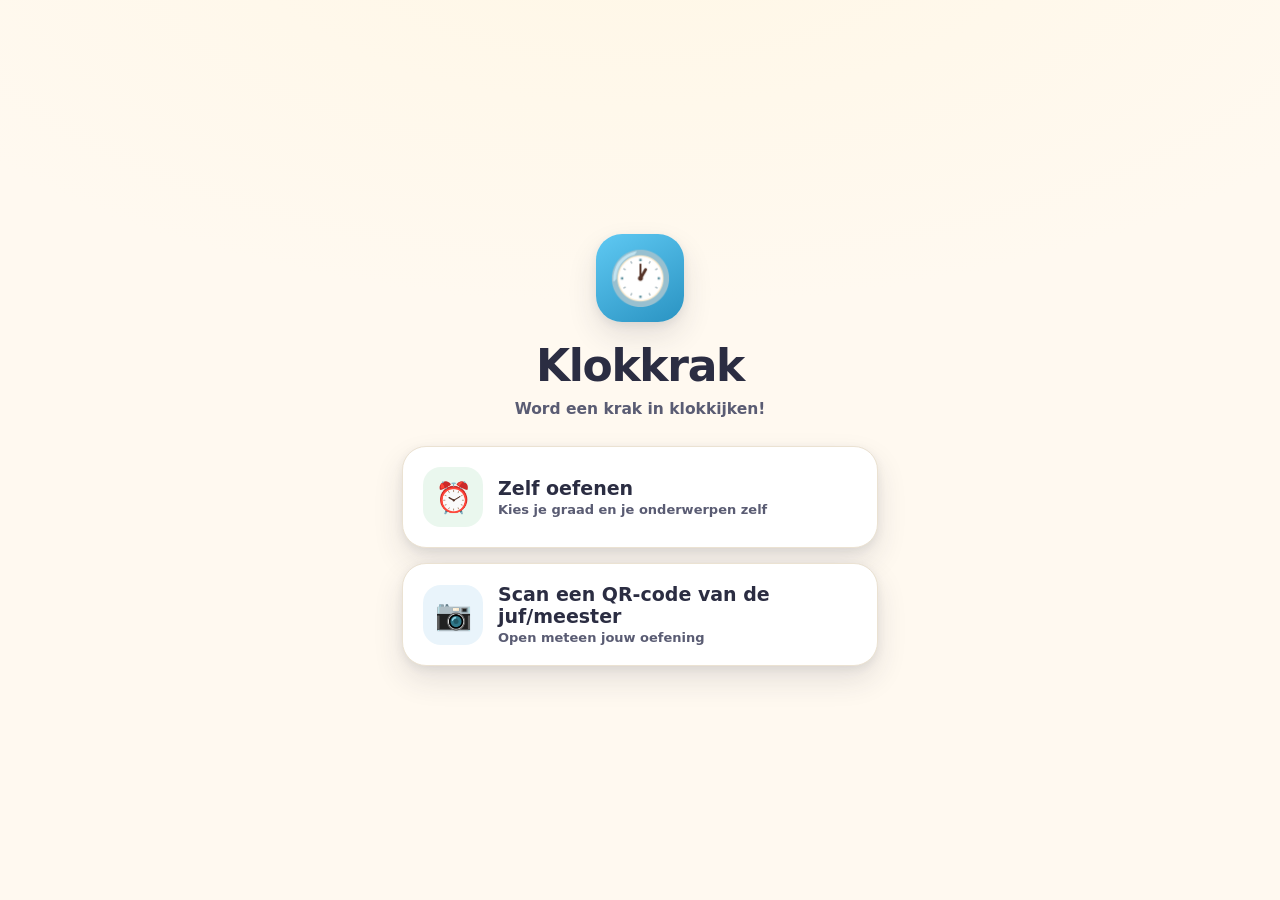
==== index.html @ 7fe566a3 "Add files via upload" ====
<!DOCTYPE html>
<html lang="nl">
<head>
<meta charset="utf-8">
<meta name="viewport" content="width=device-width, initial-scale=1, viewport-fit=cover, maximum-scale=1">
<title>Klokkrak</title>
<link rel="stylesheet" href="klokkrak.css">
<link rel="manifest" href="manifest.webmanifest">
<meta name="color-scheme" content="only light">
<meta name="theme-color" content="#FFC233">
<meta name="apple-mobile-web-app-capable" content="yes">
<meta name="mobile-web-app-capable" content="yes">
<meta name="apple-mobile-web-app-status-bar-style" content="default">
<meta name="apple-mobile-web-app-title" content="Klokkrak">
<link rel="apple-touch-icon" href="apple-touch-icon.png">
</head>
<body>

<!-- ===================== WELKOM ===================== -->
<main class="home" id="screenHome">
  <div class="home__logo home__logo--klok" aria-hidden="true"><span>🕐</span></div>
  <h1 class="home__title">Klokkrak</h1>
  <p class="home__sub">Word een krak in klokkijken!</p>
  <div class="home__cards">
    <button class="bigcard bigcard--self" id="goSelf" type="button">
      <span class="bigcard__ic" aria-hidden="true">⏰</span>
      <span class="bigcard__tx"><b>Zelf oefenen</b><span>Kies je graad en je onderwerpen zelf</span></span>
    </button>
    <button class="bigcard bigcard--scan" id="goScan" type="button">
      <span class="bigcard__ic" aria-hidden="true">📷</span>
      <span class="bigcard__tx"><b>Scan een QR-code van de juf/meester</b><span>Open meteen jouw oefening</span></span>
    </button>
  </div>
</main>

<!-- ===================== SETUP ===================== -->
<main class="setup hidden" id="screenSetup">
  <div class="setup__head">
    <button class="backbtn" id="setupBack" type="button" aria-label="Terug">←</button>
    <h2 class="setup__title">Zelf oefenen</h2>
  </div>
  <section class="panel">
    <div id="settingsHost"></div>
    <button class="btn btn--grass btn--block" id="startSelf" type="button" style="margin-top:6px;font-size:17px;padding:16px">▶ Starten</button>
  </section>
</main>

<!-- ===================== QR-SCANNER ===================== -->
<main class="scan hidden" id="screenScan">
  <video class="scan__video" id="scanVideo" playsinline muted></video>
  <div class="scan__overlay" id="scanOverlay">
    <div class="scan__msg">Richt op de QR-code<br>van de juf/meester</div>
    <div class="scan__frame"><div class="scan__corner2"></div></div>
    <div class="scan__hint" id="scanHint">Houd de code rustig in het kader</div>
  </div>
  <div class="scan__err hidden" id="scanErr">
    <div style="font-size:58px" aria-hidden="true">📷</div>
    <b id="scanErrMsg"></b>
    <span>Vraag de juf of meester om de oefening anders via de link te openen.</span>
  </div>
  <button class="scan__close" id="scanClose" type="button">← Terug</button>
  <canvas id="scanCanvas" class="hidden"></canvas>
</main>

<!-- ===================== SPELER ===================== -->
<main class="play hidden" id="screenPlay">
  <div class="play__top">
    <div class="stars"><span class="s" id="starIcon">★</span><span id="starCount">0</span></div>
    <div class="prog"><div class="prog__fill" id="progFill"></div></div>
    <button class="iconbtn" id="soundBtn" type="button" title="Geluid aan/uit" aria-label="Geluid aan of uit">🔊</button>
    <button class="iconbtn" id="quitBtn" type="button" title="Stoppen" aria-label="Stoppen">✕</button>
  </div>
  <div class="stage" id="stage"></div>
</main>
<main class="play hidden" id="screenDone"><div class="results" id="resultsBox"></div></main>

<div class="splash" id="splash" aria-live="polite">
  <div class="splash__card">
    <div class="splash__emo" id="splashEmo">🎉</div>
    <div class="splash__txt" id="splashTxt">Goed zo!</div>
    <div class="splash__hint" id="splashHint"></div>
  </div>
</div>
<div id="glow"></div>
<canvas id="confetti"></canvas>

<script src="jsqr.js"></script>
<script src="engine.js"></script>
<script>
(function(){
"use strict";
var $=function(s){return document.querySelector(s);};
var SETUP = KK.defaults();

function hideAll(){ ["#screenHome","#screenSetup","#screenScan","#screenPlay","#screenDone"].forEach(function(id){ $(id).classList.add("hidden"); }); }
function showHome(){ hideAll(); $("#screenHome").classList.remove("hidden"); window.scrollTo(0,0); }
function goHome(){ stopScan(); if(location.hash){ history.replaceState(null,"",location.pathname+location.search); } showHome(); }
function showSetup(){ KK.resumeAudio(); hideAll(); $("#screenSetup").classList.remove("hidden"); window.scrollTo(0,0); }

KK.makeSettings($("#settingsHost"), SETUP, function(){});
KK.setOnExit(goHome);

/* Bij "Zelf oefenen" kan het kind altijd terug; bij een oefening van de
   juf/meester pas als ze helemaal af is (behalve bij een oneindige reeks). */
function setQuit(v){ $("#quitBtn").classList.toggle("hidden", !v); }
$("#goSelf").onclick=showSetup;
$("#goScan").onclick=startScan;
$("#setupBack").onclick=showHome;
$("#startSelf").onclick=function(){ setQuit(true); KK.startGame(JSON.parse(JSON.stringify(SETUP))); };
$("#scanClose").onclick=goHome;
$("#soundBtn").onclick=function(){ KK.toggleSound(); };
$("#quitBtn").onclick=goHome;

/* ---------- QR-scanner ---------- */
var stream=null, raf=null, vid, cvs, ctx;
function startScan(){
  KK.resumeAudio(); hideAll(); $("#screenScan").classList.remove("hidden");
  $("#scanErr").classList.add("hidden"); $("#scanOverlay").classList.remove("hidden");
  $("#scanHint").textContent="Houd de code rustig in het kader";
  vid=$("#scanVideo"); cvs=$("#scanCanvas"); ctx=cvs.getContext("2d",{willReadFrequently:true});
  if(!navigator.mediaDevices || !navigator.mediaDevices.getUserMedia || !window.jsQR) return scanError("Scannen werkt hier niet.");
  navigator.mediaDevices.getUserMedia({video:{facingMode:{ideal:"environment"}},audio:false})
    .then(function(s){ stream=s; vid.srcObject=s; vid.setAttribute("playsinline",""); return vid.play(); })
    .then(function(){ raf=requestAnimationFrame(loop); })
    .catch(function(err){
      scanError((err&&(err.name==="NotAllowedError"||err.name==="SecurityError"))
        ? "Geef toestemming voor de camera om te kunnen scannen." : "De camera kon niet starten.");
    });
}
function loop(){
  if(!stream) return;
  if(vid.readyState===vid.HAVE_ENOUGH_DATA){
    var w=vid.videoWidth, h=vid.videoHeight;
    if(w&&h){
      cvs.width=w; cvs.height=h; ctx.drawImage(vid,0,0,w,h);
      var img=null; try{ img=ctx.getImageData(0,0,w,h); }catch(e){}
      if(img){
        var code=jsQR(img.data,w,h,{inversionAttempts:"dontInvert"});
        if(code && code.data){
          var cfg=KK.parseParams(code.data);
          if(cfg){ cfg.session="self"; if(navigator.vibrate) navigator.vibrate(60); stopScan(); setQuit(cfg.count===0); KK.startGame(cfg); return; }
          $("#scanHint").textContent="Dat is geen Klokkrak-code 🤔";
        }
      }
    }
  }
  raf=requestAnimationFrame(loop);
}
function stopScan(){
  if(raf){ cancelAnimationFrame(raf); raf=null; }
  if(stream){ stream.getTracks().forEach(function(t){t.stop();}); stream=null; }
  if(vid) vid.srcObject=null;
  $("#screenScan").classList.add("hidden");
}
function scanError(msg){ $("#scanErrMsg").textContent=msg; $("#scanOverlay").classList.add("hidden"); $("#scanErr").classList.remove("hidden"); }

/* ---------- service worker ---------- */
if("serviceWorker" in navigator){ window.addEventListener("load",function(){ navigator.serviceWorker.register("sw.js").catch(function(){}); }); }

/* ---------- opstarten ---------- */
var cfg=KK.parseParams(location.hash);
if(cfg){ cfg.session="self"; setQuit(cfg.count===0); KK.startGame(cfg); } else showHome();
})();
</script>
</body>
</html>
---- klokkrak.css ----
:root{
    --ink:#2B2D42;
    --ink-soft:#5A5C73;
    --paper:#FFF9F0;
    --card:#FFFFFF;
    --sun:#FFC233;
    --sun-deep:#F2A20C;
    --grass:#36A85B;
    --grass-deep:#268043;
    --berry:#E5566B;
    --berry-deep:#C73B52;
    --sky:#46B8E8;
    --sky-deep:#2A93C2;
    --plum:#7B5EA7;
    --line:#EBE2D2;
    --shadow:0 14px 30px rgba(43,45,66,.12), 0 3px 8px rgba(43,45,66,.08);
    --shadow-sm:0 4px 12px rgba(43,45,66,.10);
    --round:22px;
    --font:ui-rounded,"SF Pro Rounded","Hiragino Maru Gothic ProN","Baloo 2",Nunito,"Segoe UI",Roboto,system-ui,-apple-system,sans-serif;
  }
  *{box-sizing:border-box}
  html,body{margin:0;padding:0}
  body{
    font-family:var(--font);
    color:var(--ink);
    background:
      radial-gradient(120% 80% at 50% -10%, #FFF7E6 0%, var(--paper) 55%) fixed;
    min-height:100dvh;
    -webkit-font-smoothing:antialiased;
    text-rendering:optimizeLegibility;
  }
  button{font-family:inherit;cursor:pointer;border:none;background:none;color:inherit}
  :focus-visible{outline:3px solid var(--sky);outline-offset:3px;border-radius:8px}
  .hidden{display:none !important}

  /* ===================== GENERATOR ===================== */
  .gen{max-width:920px;margin:0 auto;padding:28px 18px 60px}
  .gen__head{display:flex;align-items:center;gap:14px;margin:6px 2px 22px}
  .logo{width:54px;height:54px;border-radius:16px;flex:none;
    background:linear-gradient(150deg,var(--sun),var(--sun-deep));
    box-shadow:var(--shadow-sm);position:relative}
  .gen__title{font-size:clamp(22px,4.4vw,30px);font-weight:800;letter-spacing:-.02em;line-height:1.05;margin:0}
  .gen__sub{margin:3px 0 0;color:var(--ink-soft);font-size:14.5px;font-weight:600}

  .layout{display:grid;grid-template-columns:1fr;gap:18px}
  @media(min-width:760px){.layout{grid-template-columns:1.15fr .85fr;align-items:start}}

  .panel{background:var(--card);border:1px solid var(--line);border-radius:var(--round);
    box-shadow:var(--shadow);padding:18px 18px 20px}
  .block{padding:14px 2px;border-top:1px dashed var(--line)}
  .block:first-child{border-top:none;padding-top:4px}
  .block__label{display:flex;align-items:baseline;gap:8px;margin:0 0 11px;font-weight:800;font-size:15.5px}
  .block__hint{font-weight:600;color:var(--ink-soft);font-size:12.5px}

  .chips{display:flex;flex-wrap:wrap;gap:9px}
  .chip{padding:11px 0;min-width:50px;text-align:center;border-radius:14px;font-weight:800;font-size:16px;
    background:#F6EFE2;color:var(--ink);border:2px solid transparent;transition:transform .08s, background .15s, color .15s, border-color .15s;flex:1 1 auto}
  .chip:active{transform:scale(.94)}
  .chip[aria-pressed="true"]{background:var(--sky);color:#fff;border-color:var(--sky-deep);box-shadow:var(--shadow-sm)}
  .chip--wide{padding-left:16px;padding-right:16px;font-size:14px;flex:0 0 auto;min-width:auto}
  .tinybtns{display:flex;gap:8px;margin-top:10px}
  .tinybtn{padding:8px 14px;border-radius:11px;background:#F0E8D8;font-weight:700;font-size:13px;color:var(--ink-soft)}
  .tinybtn:active{transform:scale(.95)}

  .forms{display:grid;gap:10px}
  .form-opt{display:flex;align-items:center;gap:13px;padding:12px 14px;border-radius:16px;
    background:#F8F2E7;border:2px solid transparent;transition:background .15s,border-color .15s;text-align:left;width:100%}
  .form-opt[aria-pressed="true"]{background:#EAF7EE;border-color:var(--grass)}
  .form-opt__demo{flex:none;font-weight:800;font-size:15px;letter-spacing:.3px;
    background:#fff;border:1.5px solid var(--line);border-radius:11px;padding:8px 10px;min-width:118px;text-align:center}
  .form-opt[aria-pressed="true"] .form-opt__demo{border-color:var(--grass)}
  .form-opt__txt{display:flex;flex-direction:column;gap:1px}
  .form-opt__txt b{font-size:14.5px}
  .form-opt__txt span{font-size:12.5px;color:var(--ink-soft);font-weight:600}
  .form-opt__tick{margin-left:auto;width:24px;height:24px;border-radius:50%;flex:none;
    border:2px solid var(--line);display:grid;place-items:center;color:#fff;font-size:14px;font-weight:900}
  .form-opt[aria-pressed="true"] .form-opt__tick{background:var(--grass);border-color:var(--grass)}
  .blank{color:var(--berry)}

  /* ---- output / QR ---- */
  .out{position:sticky;top:16px}
  .qrcard{background:var(--card);border:1px solid var(--line);border-radius:var(--round);box-shadow:var(--shadow);
    padding:20px;text-align:center}
  .qrwrap{width:226px;height:226px;margin:4px auto 4px;border-radius:18px;background:#fff;
    display:grid;place-items:center;padding:12px;border:1px solid var(--line)}
  .qrwrap svg{width:100%;height:100%;display:block}
  .qrcard__cap{font-weight:700;color:var(--ink-soft);font-size:13px;margin:8px 0 2px}
  .summary{display:flex;flex-wrap:wrap;gap:6px;justify-content:center;margin:10px 0 4px}
  .pill{background:#F2EADB;border-radius:999px;padding:5px 11px;font-size:12px;font-weight:700;color:var(--ink-soft)}
  .linkrow{display:flex;gap:8px;margin-top:14px}
  .linkrow input{flex:1;min-width:0;border:1.5px solid var(--line);border-radius:12px;padding:11px 12px;
    font:inherit;font-size:12.5px;font-weight:600;color:var(--ink-soft);background:#FBF6EC}
  .btn{border-radius:13px;font-weight:800;font-size:14.5px;padding:12px 16px;box-shadow:var(--shadow-sm);
    transition:transform .08s,filter .15s}
  .btn:active{transform:translateY(1px) scale(.99)}
  .btn--sun{background:linear-gradient(160deg,var(--sun),var(--sun-deep));color:#3a2c00}
  .btn--ghost{background:#F0E8D8;color:var(--ink)}
  .btn--grass{background:linear-gradient(160deg,#41bd68,var(--grass-deep));color:#fff}
  .btn--block{width:100%;margin-top:10px;display:flex;align-items:center;justify-content:center;gap:8px}
  .note{font-size:11.5px;color:var(--ink-soft);font-weight:600;line-height:1.5;margin:14px 2px 0;text-align:left}
  .note b{color:var(--ink)}
  .copied{color:var(--grass-deep) !important;font-weight:800}

  /* ===================== SPELER ===================== */
  .play{min-height:100dvh;display:flex;flex-direction:column;position:relative;z-index:1}
  .play__top{display:flex;align-items:center;gap:12px;padding:16px 18px;max-width:680px;width:100%;margin:0 auto}
  .stars{display:flex;align-items:center;gap:7px;font-weight:800;font-size:18px}
  .stars .s{color:var(--sun);font-size:20px;filter:drop-shadow(0 2px 2px rgba(242,162,12,.35))}
  .prog{flex:1;height:12px;border-radius:999px;background:#EFE6D6;overflow:hidden;box-shadow:inset 0 1px 3px rgba(0,0,0,.06)}
  .prog__fill{height:100%;width:0;border-radius:999px;background:linear-gradient(90deg,var(--sky),var(--sky-deep));transition:width .35s ease}
  .iconbtn{width:42px;height:42px;border-radius:13px;background:var(--card);box-shadow:var(--shadow-sm);
    display:grid;place-items:center;font-size:19px;flex:none;border:1px solid var(--line)}
  .iconbtn:active{transform:scale(.93)}

  .stage{flex:1;display:flex;flex-direction:column;align-items:center;justify-content:center;
    gap:26px;padding:8px 18px 22px;max-width:680px;width:100%;margin:0 auto}

  .shake{animation:shake .42s}
  @keyframes shake{10%,90%{transform:translateX(-2px)}20%,80%{transform:translateX(4px)}30%,50%,70%{transform:translateX(-7px)}40%,60%{transform:translateX(7px)}}

  /* multiple choice */
  .choices{display:grid;grid-template-columns:repeat(2,1fr);gap:13px;width:min(86vw,380px)}
  .choice{min-height:70px;border-radius:20px;background:#fff;border:2px solid var(--line);box-shadow:var(--shadow-sm);
    font-size:26px;font-weight:800;transition:transform .07s;padding:8px 12px}
  .choice:active{transform:scale(.96)}
  .choice.good{background:#EAF7EE;border-color:var(--grass);color:var(--grass-deep)}
  .choice.bad{background:#FDEDEF;border-color:var(--berry);color:var(--berry-deep)}

  /* feedback splash */
  .splash{position:fixed;inset:0;z-index:40;display:grid;place-items:center;pointer-events:none;opacity:0;transition:opacity .2s}
  .splash.show{opacity:1}
  .splash__card{background:var(--card);border-radius:28px;box-shadow:var(--shadow);padding:26px 34px;text-align:center;
    transform:scale(.8);transition:transform .25s cubic-bezier(.2,1.4,.4,1)}
  .splash.show .splash__card{transform:scale(1)}
  .splash__emo{font-size:64px;line-height:1}
  .splash__txt{font-size:26px;font-weight:800;margin-top:6px}
  .splash__hint{font-size:17px;font-weight:700;color:var(--ink-soft);margin-top:4px}

  /* timer glow (laatste 5 sec) */
  #glow{position:fixed;inset:0;z-index:30;pointer-events:none;opacity:0;
    background:radial-gradient(120% 95% at 50% 118%, var(--glowc,#FFD27A) 0%, transparent 70%)}

  /* results */
  .results{flex:1;display:flex;flex-direction:column;align-items:center;justify-content:center;gap:18px;
    text-align:center;padding:30px 22px;max-width:560px;margin:0 auto}
  .medal{font-size:96px;line-height:1;filter:drop-shadow(0 8px 14px rgba(242,162,12,.3));animation:pop .5s cubic-bezier(.2,1.5,.4,1)}
  @keyframes pop{from{transform:scale(.4);opacity:0}to{transform:scale(1);opacity:1}}
  .results h2{font-size:30px;font-weight:800;margin:0;letter-spacing:-.02em}
  .results .score{font-size:20px;font-weight:800;color:var(--grass-deep)}
  .results p{margin:0;color:var(--ink-soft);font-weight:600;font-size:15px}
  .results__btns{display:flex;gap:12px;flex-wrap:wrap;justify-content:center;margin-top:6px}
  .breakdown{display:flex;gap:10px;flex-wrap:wrap;justify-content:center;margin-top:4px}
  .bd{background:var(--card);border:1px solid var(--line);border-radius:14px;padding:10px 16px;box-shadow:var(--shadow-sm)}
  .bd b{display:block;font-size:24px}
  .bd span{font-size:12px;font-weight:700;color:var(--ink-soft)}

  canvas#confetti{position:fixed;inset:0;z-index:35;pointer-events:none}

  /* ----- klasmodus: samen oefenen ----- */
  .classbar{display:flex;flex-direction:column;align-items:center;gap:16px;width:min(90vw,540px)}
  .handprompt{display:flex;align-items:center;gap:10px;font-weight:800;font-size:18px;color:var(--plum);
    background:#F3EEFA;border-radius:999px;padding:11px 22px;text-align:center}
  .handprompt .wave{font-size:25px;display:inline-block;animation:wave 1.7s ease-in-out infinite;transform-origin:70% 80%}
  @keyframes wave{0%,55%,100%{transform:rotate(0)}10%,30%{transform:rotate(16deg)}20%{transform:rotate(-9deg)}}
  .classctrls{display:flex;gap:12px;width:100%}
  .bigbtn{flex:1;border-radius:18px;font-weight:800;font-size:19px;padding:18px 16px;box-shadow:var(--shadow-sm);
    display:flex;align-items:center;justify-content:center;gap:8px;transition:transform .08s,filter .15s}
  .bigbtn:active{transform:translateY(2px) scale(.99)}
  .bigbtn--rev{background:linear-gradient(160deg,var(--sun),var(--sun-deep));color:#3a2c00}
  .bigbtn--next{background:linear-gradient(160deg,#41bd68,var(--grass-deep));color:#fff}
  .somcount{font-weight:800;font-size:15px;color:var(--ink-soft)}
  .reveal{animation:revealpop .42s cubic-bezier(.2,1.5,.4,1)}
  @keyframes revealpop{from{transform:scale(.5);opacity:.3}to{transform:scale(1);opacity:1}}

  @media (prefers-reduced-motion: reduce){
    *{animation-duration:.001ms !important;animation-iteration-count:1 !important;transition-duration:.06s !important}
  }

/* ---------- welkomscherm ---------- */
.home{max-width:520px;margin:0 auto;min-height:100dvh;display:flex;flex-direction:column;align-items:center;
  justify-content:center;gap:22px;padding:34px 22px;text-align:center}
.home__logo{width:88px;height:88px;border-radius:26px;flex:none;
  background:linear-gradient(150deg,var(--sun),var(--sun-deep));box-shadow:var(--shadow);position:relative}
.home__title{font-size:clamp(32px,9vw,44px);font-weight:800;letter-spacing:-.03em;margin:0;line-height:1}
.home__sub{margin:-10px 0 6px;color:var(--ink-soft);font-weight:700;font-size:15.5px}
.home__cards{display:flex;flex-direction:column;gap:15px;width:100%}
.bigcard{display:flex;align-items:center;gap:15px;text-align:left;width:100%;padding:20px 20px;border-radius:24px;
  background:var(--card);border:1px solid var(--line);box-shadow:var(--shadow);transition:transform .1s}
.bigcard:active{transform:translateY(2px) scale(.99)}
.bigcard__ic{width:60px;height:60px;border-radius:18px;flex:none;display:grid;place-items:center;font-size:30px}
.bigcard--self .bigcard__ic{background:#EAF7EE}
.bigcard--scan .bigcard__ic{background:#E9F4FB}
.bigcard__tx b{display:block;font-size:19px;font-weight:800;line-height:1.15}
.bigcard__tx span{display:block;font-size:13px;color:var(--ink-soft);font-weight:600;margin-top:2px}

/* ---------- setup (zelf oefenen) ---------- */
.setup{max-width:560px;margin:0 auto;padding:18px 18px 46px}
.setup__head{display:flex;align-items:center;gap:12px;margin:4px 0 14px}
.backbtn{width:46px;height:46px;border-radius:14px;background:var(--card);border:1px solid var(--line);
  box-shadow:var(--shadow-sm);font-size:22px;display:grid;place-items:center;flex:none}
.backbtn:active{transform:scale(.93)}
.setup__title{font-size:23px;font-weight:800;margin:0;letter-spacing:-.02em}

/* ---------- QR-scanner ---------- */
.scan{position:fixed;inset:0;z-index:60;background:#10131A;overflow:hidden}
.scan__video{position:absolute;inset:0;width:100%;height:100%;object-fit:cover}
.scan__overlay{position:absolute;inset:0;display:flex;flex-direction:column;align-items:center;justify-content:center;
  background:radial-gradient(closest-side at 50% 46%, transparent 38%, rgba(0,0,0,.6) 76%)}
.scan__frame{width:min(70vw,268px);aspect-ratio:1;position:relative}
.scan__frame::before,.scan__frame::after,.scan__corner2::before,.scan__corner2::after{
  content:"";position:absolute;width:48px;height:48px;border:5px solid #fff}
.scan__frame::before{top:0;left:0;border-right:none;border-bottom:none;border-top-left-radius:16px}
.scan__frame::after{bottom:0;right:0;border-left:none;border-top:none;border-bottom-right-radius:16px}
.scan__corner2{position:absolute;inset:0}
.scan__corner2::before{top:0;right:0;border-left:none;border-bottom:none;border-top-right-radius:16px}
.scan__corner2::after{bottom:0;left:0;border-right:none;border-top:none;border-bottom-left-radius:16px}
.scan__msg{position:absolute;top:max(28px,env(safe-area-inset-top));left:0;right:0;text-align:center;color:#fff;
  font-weight:800;font-size:19px;padding:0 26px;text-shadow:0 2px 10px rgba(0,0,0,.6)}
.scan__hint{position:absolute;bottom:max(108px,calc(env(safe-area-inset-bottom) + 100px));left:0;right:0;text-align:center;
  color:#fff;font-weight:700;font-size:14.5px;opacity:.92;padding:0 30px;text-shadow:0 2px 10px rgba(0,0,0,.7)}
.scan__close{position:absolute;bottom:max(30px,calc(env(safe-area-inset-bottom) + 22px));left:50%;transform:translateX(-50%);
  background:#fff;color:var(--ink);border-radius:16px;padding:14px 28px;font-weight:800;font-size:16px;box-shadow:var(--shadow)}
.scan__close:active{transform:translateX(-50%) scale(.96)}
.scan__err{position:absolute;inset:0;z-index:2;display:flex;flex-direction:column;align-items:center;justify-content:center;
  gap:14px;padding:34px;text-align:center;color:#fff;background:#10131A}
.scan__err b{font-size:20px;font-weight:800;max-width:90%}
.scan__err span{font-size:14.5px;opacity:.85;max-width:85%}

/* Altijd het ontworpen (lichte) kleurenschema */
:root{color-scheme:only light}

/* nette melding in het QR-vak als er iets schort */
.qrerr{font-size:13.5px;font-weight:600;color:var(--ink-soft);text-align:center;padding:18px 10px;line-height:1.45}
.qrerr b{color:var(--berry)}

/* ====================== Taalkrak-uitbreidingen ====================== */
/* logo met Aa */
.logo--klok, .home__logo--klok{display:grid;place-items:center;background:linear-gradient(150deg,#5FC9F3,#2A93C2)}
.logo--klok span{font-size:30px;line-height:1}
.home__logo--klok span{font-size:52px;line-height:1}

/* oefening-wrapper */
.exwrap{display:flex;flex-direction:column;align-items:center;gap:20px;width:100%}
.themetag{background:#F2EADB;border-radius:999px;padding:6px 16px;font-size:13px;font-weight:800;color:var(--ink-soft)}
.exlead{margin:0;font-size:18px;font-weight:800;color:var(--ink);text-align:center}

/* woordtegels */
.eq{display:flex;align-items:center;justify-content:center;gap:6px;flex-wrap:wrap;padding:0 10px}
.eq--word .wtile{min-width:40px}
.wtile{height:64px;padding:0 12px;border-radius:16px;background:#fff;border:2px solid var(--line);
  box-shadow:var(--shadow-sm);display:grid;place-items:center;font-size:30px;font-weight:800;letter-spacing:.04em}
.wtile--blank{border:3px dashed var(--berry);background:#FFF1F3;color:var(--berry);min-width:64px;
  animation:pulse 1.1s ease-in-out infinite}
.wtile--blank.filled{border-style:solid;background:#fff;color:var(--ink);animation:none}
.wtile--secret{color:var(--ink-soft);background:#F6EFE2;border-style:dashed;min-width:40px;padding:0 6px}
@keyframes pulse{0%,100%{box-shadow:0 0 0 0 rgba(229,86,107,0)}50%{box-shadow:0 0 0 7px rgba(229,86,107,.16)}}

/* voorleesknop */
.speakbtn{width:74px;height:74px;border-radius:22px;background:linear-gradient(160deg,var(--sky),var(--sky-deep));
  color:#fff;font-size:32px;box-shadow:var(--shadow);display:grid;place-items:center;transition:transform .08s}
.speakbtn:active{transform:scale(.93)}
.speakbtn--big{width:96px;height:96px;border-radius:28px;font-size:44px}

/* typveld */
.inputrow{width:min(86vw,380px)}
.spellinput{width:100%;border:2px solid var(--line);border-radius:18px;padding:16px 18px;
  font:inherit;font-size:26px;font-weight:800;text-align:center;color:var(--ink);background:#fff;
  box-shadow:var(--shadow-sm);letter-spacing:.04em}
.spellinput:focus{outline:3px solid var(--sky);border-color:var(--sky)}
.spellinput.wrong{border-color:var(--berry);background:#FFF1F3}
.checkrow{width:min(86vw,380px);display:flex}
.btn--check{flex:1;font-size:17px;padding:15px}

/* keuzeknoppen varianten */
.choices--letters{grid-template-columns:repeat(2,1fr);width:min(86vw,340px)}
.choices--letters .choice{font-size:28px;min-height:66px}
.choices--words{grid-template-columns:1fr;width:min(86vw,380px)}
.choices--words .choice{font-size:25px;min-height:62px}
.choices--sent{grid-template-columns:1fr;width:min(90vw,520px)}
.choices--sent .choice{font-size:18px;min-height:58px;font-weight:700;text-align:left;padding:12px 18px}

/* werkwoordzin */
.zin{margin:0;font-size:clamp(20px,4.6vw,27px);font-weight:700;line-height:1.65;text-align:center;
  max-width:min(92vw,560px);color:var(--ink)}
.zin__blank{display:inline-block;min-width:96px;border-bottom:4px dashed var(--berry);color:var(--berry);
  font-weight:800;margin:0 4px;text-align:center}
.zin__blank--filled{border-bottom-style:solid;border-bottom-color:var(--grass);color:var(--grass-deep)}
.zin__inf{display:inline-block;background:#F3EEFA;color:var(--plum);border-radius:999px;
  padding:2px 12px;font-size:15px;font-weight:800;margin-left:8px;vertical-align:middle}

/* tijdsbalk */
.timebar{width:min(86vw,380px);height:10px;border-radius:999px;background:#EFE6D6;overflow:hidden;
  box-shadow:inset 0 1px 3px rgba(0,0,0,.06)}
.timebar__fill{height:100%;width:100%;border-radius:999px;background:var(--grass);transition:width .12s linear, background .3s}

/* touch-whiteboard: extra groot in klasmodus */
@media (min-width:900px) and (min-height:600px){
  .classbar .bigbtn{min-height:64px;font-size:20px}
  .classbar .handprompt{font-size:22px}
  .classbar .wtile{height:88px;font-size:44px;padding:0 16px}
  .classbar .exlead{font-size:24px}
  .classbar .zin{font-size:34px}
  .classbar .zin__inf{font-size:19px}
  .classbar .speakbtn--big{width:120px;height:120px;font-size:56px}
  .classbar .choices--words .choice{font-size:32px;min-height:78px}
  .classbar .choices--sent .choice{font-size:24px;min-height:70px}
}

/* ============ Leerkrachtpagina: leesbaar op een computerscherm ============
   Deze pagina wordt bijna altijd op een laptop/pc bekeken, vaak met de
   automatische donkere modus van de browser aan. Daarom krijgt de kop een
   eigen donkere balk met witte tekst: die blijft in élke modus leesbaar. */
.gen{max-width:1040px;padding-top:22px}
.gen__head{background:#242640;border-radius:20px;padding:20px 24px;margin:0 0 22px;
  box-shadow:0 10px 24px rgba(36,38,64,.22);gap:17px}
.gen__head .logo{width:62px;height:62px;border-radius:18px;
  box-shadow:0 4px 12px rgba(0,0,0,.28)}
.gen__head .logo--klok span{font-size:34px}
.gen__title{color:#fff;font-size:clamp(26px,3.2vw,34px);text-shadow:0 1px 2px rgba(0,0,0,.3)}
.gen__sub{color:#D6D3E4;font-size:15.5px;font-weight:600;margin-top:5px}

/* iets meer contrast in de panelen ernaast */
.gen .block__label{font-size:16px}
.gen .block__hint{color:#54566B}
.gen .note{font-size:12.5px;color:#4A4C63}
.gen .qrcard__cap{color:#4A4C63;font-size:13.5px}
.gen .pill{background:#EDE4D2;color:#3E4055}
.gen .form-opt__demo{font-size:14.5px}

/* overzicht van de reeks op het eindscherm */
.results{justify-content:flex-start;padding-top:44px}
.review{width:100%;max-width:520px;text-align:left;margin-top:10px}
.review h3{display:flex;align-items:baseline;justify-content:space-between;gap:10px;
  font-size:17px;font-weight:800;margin:0 0 10px;letter-spacing:-.01em}
.review__count{font-size:12.5px;font-weight:700;color:var(--ink-soft);background:#F2EADB;
  border-radius:999px;padding:4px 11px}
.review__row{display:flex;align-items:center;gap:11px;background:var(--card);border:1px solid var(--line);
  border-radius:15px;padding:10px 14px;margin-bottom:8px;box-shadow:var(--shadow-sm)}
.review__row--bad{background:#FFF6F7;border-color:#F3C2CB}
.review__ic{width:26px;height:26px;border-radius:50%;flex:none;display:grid;place-items:center;
  font-size:14px;font-weight:900;color:#fff}
.review__ic--good{background:var(--grass)}
.review__ic--bad{background:var(--berry)}
.review__tx{flex:1;min-width:0}
.review__tx b{display:block;font-size:15.5px;font-weight:800;overflow-wrap:anywhere}
.review__given{display:block;font-size:12.5px;font-weight:700;color:var(--berry-deep);margin-top:2px}
.review__speak{width:36px;height:36px;border-radius:11px;flex:none;background:#E9F4FB;font-size:17px;
  display:grid;place-items:center;transition:transform .08s}
.review__speak:active{transform:scale(.9)}

/* afdrukken: enkel de QR-kaart */
@media print{
  body{background:#fff}
  .gen .panel, .gen__head, #hostnote, .linkrow, #tryit, #printqr{display:none !important}
  .layout{grid-template-columns:1fr}
  .qrcard{border:none;box-shadow:none}
  .qrwrap{width:340px;height:340px}
}

/* ====================== Klokkrak: wijzerplaat ====================== */
.clockwrap{display:grid;place-items:center}
.clock{width:min(72vw,300px);height:auto;display:block;
  filter:drop-shadow(0 10px 22px rgba(43,45,66,.14))}
.clock__face{fill:#fff;stroke:var(--line);stroke-width:3}
.clock__tick{stroke:#C9BEA8;stroke-width:2;stroke-linecap:round}
.clock__tick--big{stroke:var(--ink-soft);stroke-width:4}
.clock__num{fill:var(--ink);font-family:var(--font);font-size:20px;font-weight:800;
  text-anchor:middle;dominant-baseline:central}
.clock__min{fill:var(--sky-deep);font-family:var(--font);font-size:12px;font-weight:700;
  text-anchor:middle;dominant-baseline:central}
.clock__hand{stroke-linecap:round}
.clock__hand--h{stroke:var(--ink);stroke-width:9}
.clock__hand--m{stroke:var(--berry);stroke-width:6}
.clock__pin{fill:var(--ink)}
.clock--small{width:100%;max-width:150px}
.clock--mini{width:96px}
.clock--tiny{width:46px}
.facepreview{display:grid;place-items:center;margin-top:12px}

/* vier klokken om uit te kiezen */
.clockgrid{display:grid;grid-template-columns:repeat(2,1fr);gap:12px;width:min(88vw,400px)}
.clockopt{background:#fff;border:2px solid var(--line);border-radius:20px;padding:10px;
  box-shadow:var(--shadow-sm);display:grid;place-items:center;transition:transform .07s}
.clockopt:active{transform:scale(.96)}
.clockopt.good{border-color:var(--grass);background:#EAF7EE}
.clockopt.bad{border-color:var(--berry);background:#FDEDEF}

/* uren/minuten invullen */
.timeinput{display:flex;align-items:flex-start;justify-content:center;gap:10px}
.tgroup{display:flex;flex-direction:column;align-items:center;gap:5px}
.ttile{min-width:82px;height:76px;padding:0 10px;border-radius:18px;background:#fff;
  border:2px solid var(--line);box-shadow:var(--shadow-sm);display:grid;place-items:center;
  font-size:38px;font-weight:800;letter-spacing:-.02em}
.ttile--blank{border:3px dashed var(--berry);background:#FFF1F3;color:var(--berry)}
.ttile--blank.filled{border-style:solid;background:#fff;color:var(--ink)}
.ttile.cursor{animation:pulse 1.1s ease-in-out infinite}
.tsep{font-size:34px;font-weight:800;color:var(--ink-soft);line-height:76px}
.tlab{font-size:12.5px;font-weight:700;color:var(--ink-soft)}

/* cijferpad */
.pad{display:grid;grid-template-columns:repeat(3,1fr);gap:11px;width:min(86vw,330px)}
.key{height:60px;border-radius:18px;background:#fff;border:1px solid var(--line);
  box-shadow:var(--shadow-sm);font-size:26px;font-weight:800;color:var(--ink);transition:transform .07s,background .12s}
.key:active{transform:translateY(2px) scale(.97);background:#FBF4E7}
.key--act{background:linear-gradient(160deg,#41bd68,var(--grass-deep));color:#fff;border-color:var(--grass-deep)}
.key--del{background:#F4ECDC;font-size:21px}

/* langere vraagteksten netjes houden */
.exlead{max-width:min(92vw,560px);line-height:1.5}
.review__clock{flex:none;display:grid;place-items:center}
.note--go{border-top:1px dashed var(--line);padding-top:11px;margin-top:12px}

/* klasmodus op het digibord: alles groter */
@media (min-width:900px) and (min-height:600px){
  .classbar .clock{width:min(40vw,360px)}
  .classbar .ttile{min-width:102px;height:92px;font-size:46px}
  .classbar .exlead{font-size:24px}
  .classbar .choices--words .choice{font-size:30px;min-height:74px}
  .classbar .clockgrid{width:min(60vw,560px)}
}
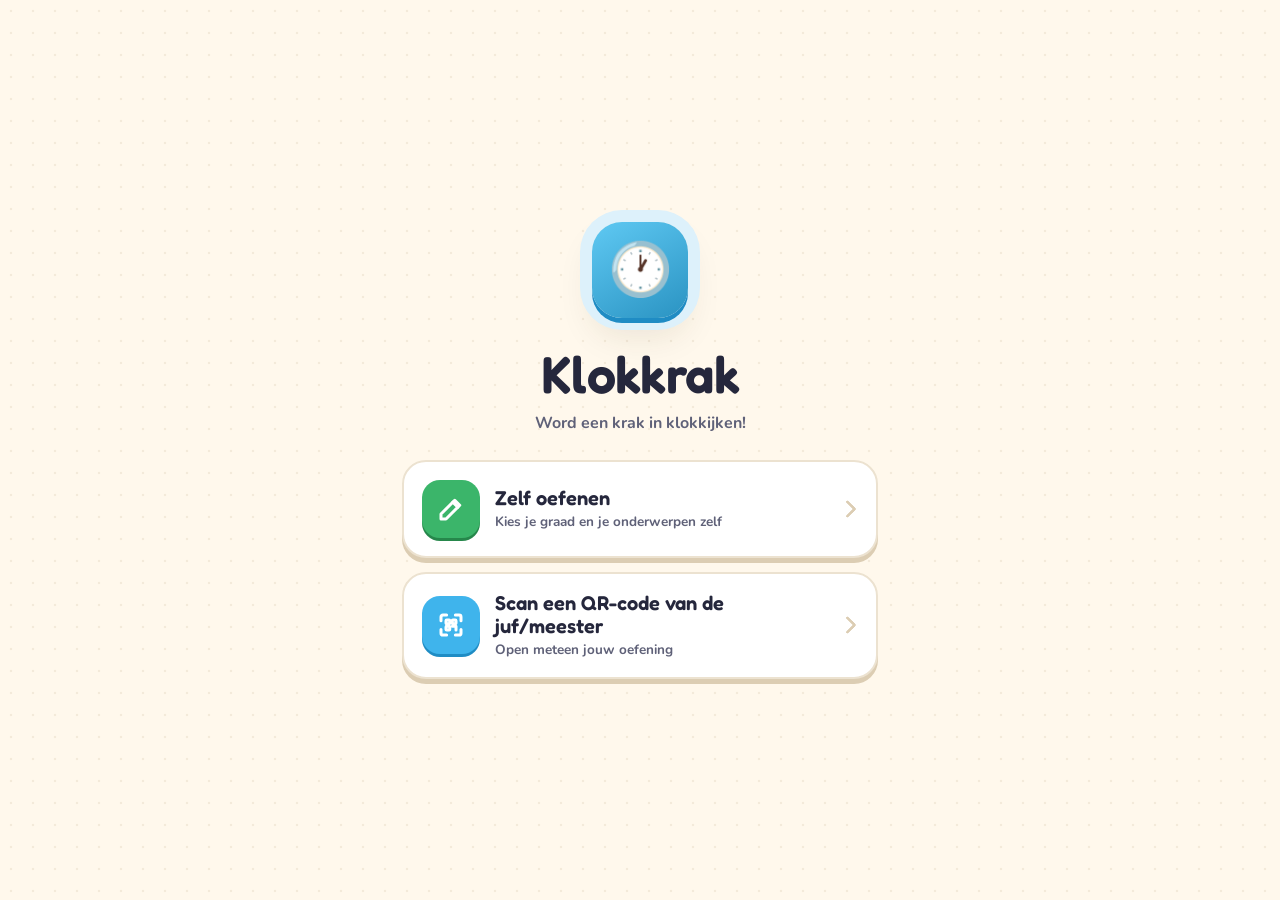
==== commit 41fe1260: "New playful design layer (krak-design.css), Dark Reader lock, SVG icons" ====
--- a/index.html
+++ b/index.html
@@ -1,10 +1,14 @@
 <!DOCTYPE html>
-<html lang="nl">
+<html lang="nl" data-krak="klok">
 <head>
 <meta charset="utf-8">
 <meta name="viewport" content="width=device-width, initial-scale=1, viewport-fit=cover, maximum-scale=1">
 <title>Klokkrak</title>
 <link rel="stylesheet" href="klokkrak.css">
+<link rel="stylesheet" href="krak-design.css">
+<meta name="darkreader-lock">
+<link rel="preload" href="fonts/fredoka.woff2" as="font" type="font/woff2" crossorigin>
+<link rel="preload" href="fonts/nunito.woff2" as="font" type="font/woff2" crossorigin>
 <link rel="manifest" href="manifest.webmanifest">
 <meta name="color-scheme" content="only light">
 <meta name="theme-color" content="#FFC233">
@@ -23,11 +27,11 @@
   <p class="home__sub">Word een krak in klokkijken!</p>
   <div class="home__cards">
     <button class="bigcard bigcard--self" id="goSelf" type="button">
-      <span class="bigcard__ic" aria-hidden="true">⏰</span>
+      <span class="bigcard__ic" aria-hidden="true"><svg viewBox="0 0 24 24" fill="none" stroke="currentColor" stroke-width="2.4" stroke-linecap="round" stroke-linejoin="round" aria-hidden="true"><path d="M4 20h4L19 9l-4-4L4 16v4z"/><path d="M13.5 6.5l4 4"/></svg></span>
       <span class="bigcard__tx"><b>Zelf oefenen</b><span>Kies je graad en je onderwerpen zelf</span></span>
     </button>
     <button class="bigcard bigcard--scan" id="goScan" type="button">
-      <span class="bigcard__ic" aria-hidden="true">📷</span>
+      <span class="bigcard__ic" aria-hidden="true"><svg viewBox="0 0 24 24" fill="none" stroke="currentColor" stroke-width="2.4" stroke-linecap="round" stroke-linejoin="round" aria-hidden="true"><path d="M4 8.5v-3A1.5 1.5 0 0 1 5.5 4h3M15.5 4h3A1.5 1.5 0 0 1 20 5.5v3M20 15.5v3a1.5 1.5 0 0 1-1.5 1.5h-3M8.5 20h-3A1.5 1.5 0 0 1 4 18.5v-3"/><rect x="8" y="8" width="3" height="3" rx=".5"/><rect x="13" y="8" width="3" height="3" rx=".5"/><rect x="8" y="13" width="3" height="3" rx=".5"/><path d="M13 13h3v3"/></svg></span>
       <span class="bigcard__tx"><b>Scan een QR-code van de juf/meester</b><span>Open meteen jouw oefening</span></span>
     </button>
   </div>
--- a/krak-design.css
+++ b/krak-design.css
@@ -0,0 +1,209 @@
+/* =====================================================================
+   Oefenkrak design layer — shared by Rekenkrak, Taalkrak and Klokkrak.
+   Loaded AFTER the app's own stylesheet. It only restyles: no layout
+   logic, no class names that JavaScript depends on are changed.
+   To roll back: remove the <link> to this file.
+   ===================================================================== */
+
+@font-face{font-family:"Nunito Krak";src:url("fonts/nunito.woff2") format("woff2");
+  font-weight:200 1000;font-style:normal;font-display:swap}
+@font-face{font-family:"Fredoka Krak";src:url("fonts/fredoka.woff2") format("woff2");
+  font-weight:300 700;font-style:normal;font-display:swap}
+
+:root{
+  --font:"Nunito Krak",ui-rounded,"SF Pro Rounded","Segoe UI",Roboto,system-ui,sans-serif;
+  --font-display:"Fredoka Krak","Nunito Krak",ui-rounded,system-ui,sans-serif;
+
+  --ink:#25273C; --ink-soft:#5F6178;
+  --paper:#FFF8EC; --card:#FFFFFF;
+  --line:#ECE2D0; --line-deep:#DCCDB3;
+  --cream:#F7F0E3; --cream-deep:#E6DAC4;
+
+  --sun:#FFC233; --sun-deep:#E59A00;
+  --grass:#3BB56A; --grass-deep:#26874B;
+  --berry:#EC5A72; --berry-deep:#C63A54;
+  --sky:#3FB4EC; --sky-deep:#1F8CC4;
+  --plum:#7B5EA7;
+
+  /* the app's brand colour (overridden per app via html[data-krak]) */
+  --accent:var(--sun); --accent-deep:var(--sun-deep); --accent-soft:#FFF0C7;
+
+  /* crisp "lip" shadows instead of blurry drop shadows */
+  --shadow:0 4px 0 var(--line-deep), 0 10px 24px rgba(60,45,20,.06);
+  --shadow-sm:0 3px 0 var(--line-deep);
+  --round:24px;
+}
+html[data-krak="taal"]{--accent:var(--grass);--accent-deep:var(--grass-deep);--accent-soft:#DDF4E5}
+html[data-krak="klok"]{--accent:var(--sky);--accent-deep:var(--sky-deep);--accent-soft:#DDF1FB}
+
+/* ---------- page background: calm paper with a soft dot grid ---------- */
+html{
+  background-color:var(--paper);
+  background-image:radial-gradient(rgba(150,120,70,.11) 1.3px, transparent 1.6px);
+  background-size:22px 22px;
+}
+body{background:transparent !important;font-family:var(--font);color:var(--ink);font-weight:600}
+
+/* ---------- typography ---------- */
+.home__title,.gen__title,.setup__title,.results h2,.splash__txt,.wachtkamer__titel,
+.review h3,.medal + h2{font-family:var(--font-display);font-weight:600;letter-spacing:-.01em}
+.home__title{font-size:clamp(38px,10vw,52px)}
+.home__sub{font-size:16px;font-weight:700;color:var(--ink-soft);margin-top:-8px}
+.block__label{font-family:var(--font-display);font-weight:600;font-size:17px;letter-spacing:0}
+.gen .block__label{font-size:17.5px}
+
+/* digits and answer tiles: big, friendly, very legible */
+.tile,.key,.choice,.ttile,.opbtn__s,.stars,.bd b,.results .score,.prog,
+.clock__num,.form-opt__demo,.codeinput{font-family:var(--font-display)}
+.tile,.ttile,.key,.choice{font-weight:600}
+.codeinput{font-weight:600 !important}
+
+/* ---------- tactile 3D press, shared by all pressables ---------- */
+.bigcard,.btn,.key,.choice,.chip,.opbtn,.dombtn,.form-opt,.iconbtn,.backbtn,.hulpknop,
+.bigbtn,.clockopt,.tinybtn,.speakbtn,.scan__close{
+  transition:transform .08s ease, box-shadow .08s ease, background-color .15s, border-color .15s, color .15s;
+  -webkit-tap-highlight-color:transparent;
+}
+@media (hover:hover){
+  .bigcard:hover,.key:hover,.choice:hover,.chip:hover,.opbtn:hover,.dombtn:hover,.form-opt:hover,
+  .iconbtn:hover,.backbtn:hover,.hulpknop:hover,.btn:hover,.bigbtn:hover,.clockopt:hover{filter:none;transform:translateY(-1px)}
+}
+
+/* ---------- home screen ---------- */
+.home{gap:20px;padding-top:40px;padding-bottom:40px}
+.home__logo{width:96px;height:96px;border-radius:30px;
+  box-shadow:0 5px 0 var(--sun-deep), 0 0 0 12px #FFF0C7, 0 18px 34px rgba(60,45,20,.10);
+  margin-bottom:10px}
+.home__logo--klok{box-shadow:0 5px 0 var(--sky-deep), 0 0 0 12px #DDF1FB, 0 18px 34px rgba(60,45,20,.10)}
+.home__cards{gap:14px}
+.bigcard{position:relative;padding:18px 48px 18px 18px;border-radius:24px;background:var(--card);
+  border:2px solid var(--line);box-shadow:0 5px 0 var(--line-deep)}
+.bigcard:active{transform:translateY(4px);box-shadow:0 1px 0 var(--line-deep)}
+.bigcard::after{content:"";position:absolute;right:22px;top:50%;width:10px;height:10px;
+  border-top:3px solid var(--line-deep);border-right:3px solid var(--line-deep);border-radius:2px;
+  transform:translateY(-50%) rotate(45deg);transition:border-color .15s, right .15s}
+@media (hover:hover){.bigcard:hover::after{border-color:var(--ink-soft);right:18px}}
+.bigcard__ic{width:58px;height:58px;border-radius:18px;font-size:28px;color:#fff}
+.bigcard__ic svg{width:30px;height:30px;display:block}
+.home .bigcard--self .bigcard__ic{background:var(--grass);box-shadow:0 3px 0 var(--grass-deep)}
+.home .bigcard--code .bigcard__ic{background:var(--sun);box-shadow:0 3px 0 var(--sun-deep);color:#5A3E00}
+.home .bigcard--scan .bigcard__ic{background:var(--sky);box-shadow:0 3px 0 var(--sky-deep)}
+.bigcard__tx b{font-family:var(--font-display);font-weight:600;font-size:20px;letter-spacing:0}
+.bigcard__tx span{font-size:13.5px;font-weight:700}
+
+.home__hulp{gap:10px;margin-top:6px}
+.hulpknop{border:2px solid var(--line);box-shadow:var(--shadow-sm);border-radius:14px;padding:10px 15px;
+  font-size:14px;color:var(--ink-soft);gap:7px}
+.hulpknop svg{width:18px;height:18px;flex:none}
+.hulpknop:active{transform:translateY(3px);box-shadow:0 0 0 var(--line-deep)}
+
+/* ---------- panels ---------- */
+.panel,.qrcard{border:2px solid var(--line);box-shadow:var(--shadow);border-radius:var(--round)}
+.block{border-top:2px dashed var(--line)}
+.block:first-child{border-top:none}
+
+/* chips, option buttons */
+.chip,.opbtn,.dombtn,.form-opt,.tinybtn{background:var(--card);border:2px solid var(--line);box-shadow:0 3px 0 var(--line-deep)}
+.chip{border-radius:14px}
+.chip:active,.opbtn:active,.dombtn:active,.form-opt:active,.tinybtn:active{transform:translateY(2px);box-shadow:0 1px 0 var(--line-deep)}
+.chip[aria-pressed="true"],.opbtn[aria-pressed="true"],.dombtn[aria-pressed="true"]{
+  background:var(--sky);border-color:var(--sky-deep);color:#fff;box-shadow:0 3px 0 var(--sky-deep)}
+.form-opt[aria-pressed="true"]{background:#EAF8EF;border-color:var(--grass);box-shadow:0 3px 0 var(--grass-deep)}
+.form-opt__demo{border:2px solid var(--line);font-weight:600}
+.tinybtn{color:var(--ink-soft)}
+.pill,.vraag__tag,.themetag,.review__count{background:var(--cream);color:var(--ink-soft);border:1.5px solid var(--line)}
+
+/* ---------- buttons ---------- */
+.btn{border-radius:16px;font-weight:800;letter-spacing:.005em}
+.btn--grass{background:var(--grass);color:#fff;box-shadow:0 4px 0 var(--grass-deep)}
+.btn--sun{background:var(--sun);color:#4A3300;box-shadow:0 4px 0 var(--sun-deep)}
+.btn--ghost{background:var(--cream);color:var(--ink);box-shadow:0 4px 0 var(--cream-deep)}
+.btn:active{transform:translateY(3px)}
+.btn--grass:active{box-shadow:0 1px 0 var(--grass-deep)}
+.btn--sun:active{box-shadow:0 1px 0 var(--sun-deep)}
+.btn--ghost:active{box-shadow:0 1px 0 var(--cream-deep)}
+.btn--block{margin-top:14px}
+
+.bigbtn{border-radius:18px}
+.bigbtn--rev{background:var(--sun);color:#4A3300;box-shadow:0 5px 0 var(--sun-deep)}
+.bigbtn--next{background:var(--grass);color:#fff;box-shadow:0 5px 0 var(--grass-deep)}
+.bigbtn--prev{background:var(--cream);box-shadow:0 5px 0 var(--cream-deep)}
+.bigbtn:active{transform:translateY(4px);box-shadow:0 1px 0 rgba(0,0,0,.15)}
+
+/* small square buttons */
+.iconbtn,.backbtn{border:2px solid var(--line);box-shadow:0 3px 0 var(--line-deep);border-radius:14px}
+.iconbtn:active,.backbtn:active{transform:translateY(2px);box-shadow:0 1px 0 var(--line-deep)}
+
+/* ---------- inputs ---------- */
+.naaminput,.spellinput,.linkrow input{border:2px solid var(--line) !important;border-radius:16px;
+  background:#fff;box-shadow:inset 0 2px 0 rgba(60,45,20,.04)}
+.naaminput:focus,.spellinput:focus{outline:none;border-color:var(--sky) !important;box-shadow:0 0 0 4px rgba(63,180,236,.18)}
+.spellinput.wrong{border-color:var(--berry) !important}
+
+/* ---------- player ---------- */
+.play__top{gap:14px;padding-top:18px}
+.prog{height:16px;background:#EDE3D1;box-shadow:inset 0 2px 0 rgba(60,45,20,.07)}
+.prog__fill{background:var(--grass);position:relative}
+.prog__fill::after{content:"";position:absolute;left:8px;right:8px;top:3px;height:4px;border-radius:99px;background:rgba(255,255,255,.35)}
+.stars{font-weight:600;font-size:20px}
+
+.tile,.ttile,.wtile{border:2px solid var(--line);box-shadow:0 4px 0 var(--line-deep);border-radius:18px}
+.tile.op{box-shadow:none;border:none}
+.tile.blank,.ttile--blank,.wtile--blank{box-shadow:none}
+.tile.blank.filled,.ttile--blank.filled,.wtile--blank.filled{box-shadow:0 4px 0 var(--line-deep)}
+.wtile--secret{box-shadow:none}
+
+.key{border:2px solid var(--line);box-shadow:0 4px 0 var(--line-deep);border-radius:18px}
+.key:active{transform:translateY(3px);box-shadow:0 1px 0 var(--line-deep);background:#FFFCF6}
+.key--act{background:var(--grass);border-color:var(--grass);box-shadow:0 4px 0 var(--grass-deep);color:#fff}
+.key--act:active{background:var(--grass);box-shadow:0 1px 0 var(--grass-deep)}
+.key--del{background:var(--cream);border-color:var(--cream);box-shadow:0 4px 0 var(--cream-deep)}
+
+.choice,.clockopt{border:2px solid var(--line);box-shadow:0 4px 0 var(--line-deep);border-radius:20px}
+.choice:active,.clockopt:active{transform:translateY(3px);box-shadow:0 1px 0 var(--line-deep)}
+.choice.good,.clockopt.good{background:#E6F7EC;border-color:var(--grass);color:var(--grass-deep);box-shadow:0 4px 0 var(--grass)}
+.choice.bad,.clockopt.bad{background:#FDECEF;border-color:var(--berry);color:var(--berry-deep);box-shadow:0 4px 0 var(--berry)}
+
+.speakbtn{background:var(--sky);box-shadow:0 5px 0 var(--sky-deep);border:none}
+.speakbtn:active{transform:translateY(4px);box-shadow:0 1px 0 var(--sky-deep)}
+
+.ring__track{stroke:#EDE3D1}
+
+/* feedback popup */
+.splash__card{border:2px solid var(--line);box-shadow:0 6px 0 var(--line-deep), 0 24px 50px rgba(60,45,20,.14);border-radius:28px}
+
+/* results */
+.bd{border:2px solid var(--line);box-shadow:0 3px 0 var(--line-deep);border-radius:16px}
+.review__row{border:2px solid var(--line);box-shadow:0 3px 0 var(--line-deep)}
+.review__row--bad{border-color:#F4C3CC;box-shadow:0 3px 0 #EBA9B5}
+
+/* waiting room */
+.wachtkamer__emo{width:112px;height:112px;border-radius:36px;display:grid;place-items:center;background:var(--card);
+  border:2px solid var(--line);box-shadow:0 5px 0 var(--line-deep);margin-bottom:14px}
+
+/* ---------- teacher page ---------- */
+.gen__head{background:#2B2D45;border-radius:24px;box-shadow:0 5px 0 #191A2B;
+  background-image:radial-gradient(rgba(255,255,255,.07) 1.3px, transparent 1.6px);background-size:20px 20px}
+.gen__head .logo{box-shadow:0 4px 0 rgba(0,0,0,.35);transform:rotate(-4deg)}
+.gen__title{text-shadow:none}
+.gen__hulp .hulpknop{color:#fff;border:2px solid rgba(255,255,255,.22);background:rgba(255,255,255,.08);box-shadow:0 3px 0 rgba(0,0,0,.25)}
+.gen__hulp .hulpknop:active{box-shadow:none}
+.qrwrap{border:2px solid var(--line);border-radius:20px}
+
+/* scanner close button */
+.scan__close{box-shadow:0 4px 0 rgba(0,0,0,.35)}
+.scan__close:active{transform:translateX(-50%) translateY(3px);box-shadow:0 1px 0 rgba(0,0,0,.35)}
+
+/* focus ring stays clearly visible */
+:focus-visible{outline:3px solid var(--sky);outline-offset:3px}
+
+/* whiteboard (e.g. 1366x768): keep the whole sum on one line inside the frame */
+@media (min-width:900px) and (min-height:600px){
+  .eq:not(.eq--split):not(.eq--vraag):not(.eq--word){flex-wrap:nowrap;gap:6px}
+  .eq .tile{min-width:60px;font-size:40px}
+  .eq .tile.op{width:24px;min-width:24px}
+}
+
+@media (prefers-reduced-motion: reduce){
+  .gen__head .logo{transform:none}
+}
